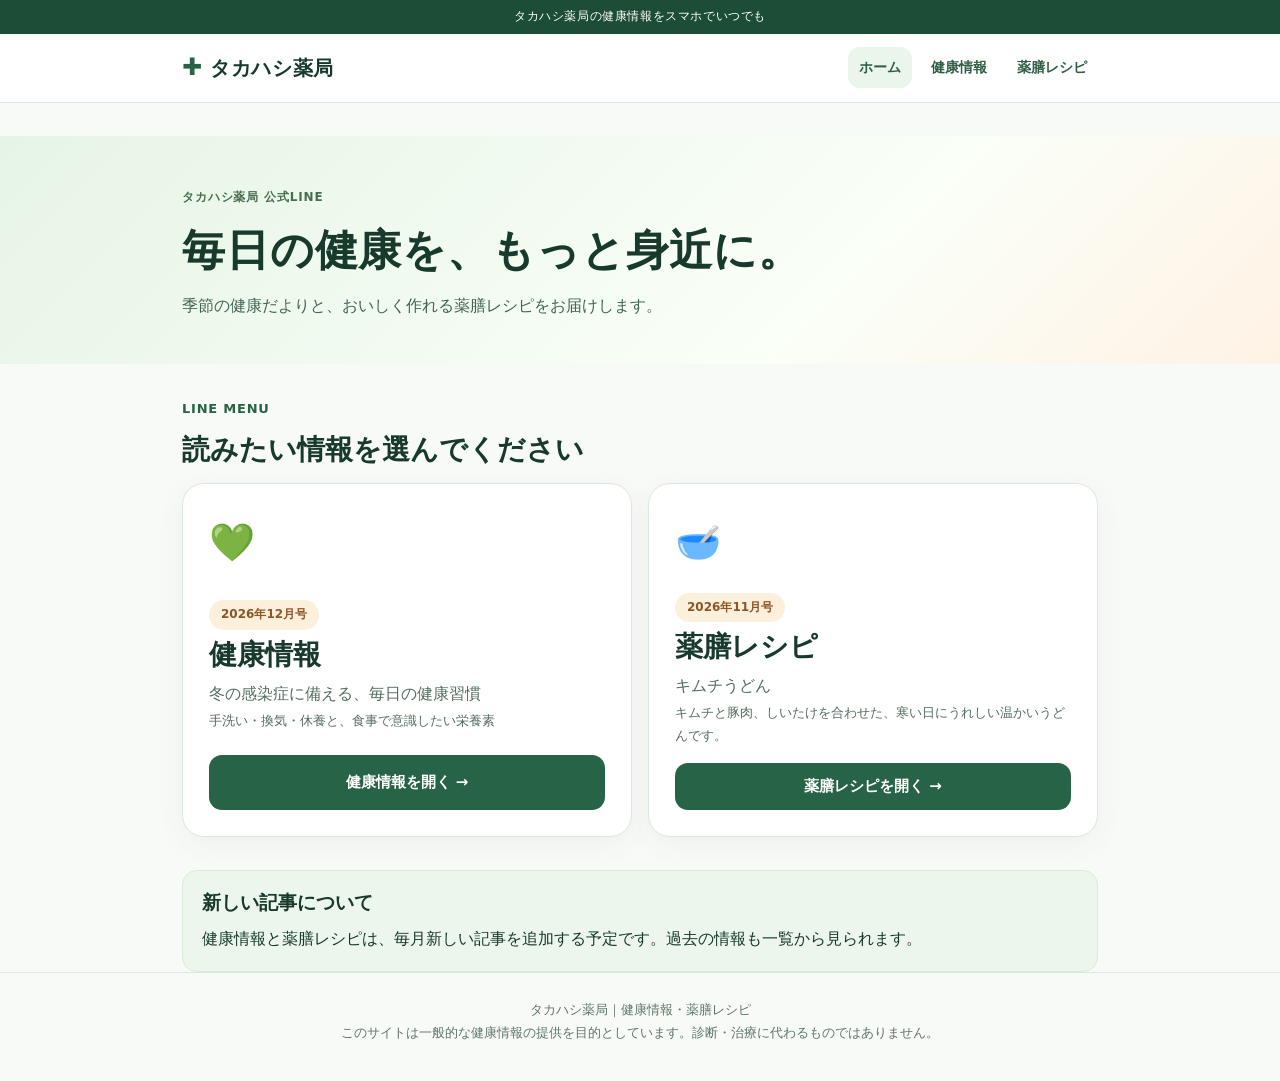
==== docs/index.html @ 2553d455 "Add files via upload" ====
<!DOCTYPE html><html lang="ja"><head><meta charset="utf-8"><meta name="viewport" content="width=device-width, initial-scale=1"><meta name="theme-color" content="#1b4d37"><meta name="description" content="健康情報・薬膳レシピ"><title>健康情報・薬膳レシピ | タカハシ薬局</title><link rel="stylesheet" href="./assets/style.css"></head>
<body><div class="ribbon">タカハシ薬局の健康情報をスマホでいつでも</div><header><div class="wrap head"><a class="brand" href="./index.html"><em>✚</em> タカハシ薬局</a><nav aria-label="メインメニュー"><a href="./index.html" aria-current=page>ホーム</a><a href="./health/" >健康情報</a><a href="./recipes/" >薬膳レシピ</a></nav></div></header>
<section class="hero"><div class="wrap"><span class="tag">タカハシ薬局 公式LINE</span><h1>毎日の健康を、もっと身近に。</h1><p class="lead">季節の健康だよりと、おいしく作れる薬膳レシピをお届けします。</p></div></section><main class="wrap"><section><p class="sectionlabel">LINE MENU</p><h2>読みたい情報を選んでください</h2><div class="grid"><article class="card feature"><div class="label">💚</div><div><span class="issue">2026年12月号</span><h2>健康情報</h2><p>冬の感染症に備える、毎日の健康習慣</p><p class="small">手洗い・換気・休養と、食事で意識したい栄養素</p></div><a class="btn" href="health/">健康情報を開く →</a></article><article class="card feature"><div class="label">🥣</div><div><span class="issue">2026年11月号</span><h2>薬膳レシピ</h2><p>キムチうどん</p><p class="small">キムチと豚肉、しいたけを合わせた、寒い日にうれしい温かいうどんです。</p></div><a class="btn" href="recipes/">薬膳レシピを開く →</a></article></div></section><section class="info"><h3>新しい記事について</h3><p>健康情報と薬膳レシピは、毎月新しい記事を追加する予定です。過去の情報も一覧から見られます。</p></section></main>
<footer class="footer"><div class="wrap">タカハシ薬局｜健康情報・薬膳レシピ<br>このサイトは一般的な健康情報の提供を目的としています。診断・治療に代わるものではありません。</div></footer><div class="mobilebar" aria-label="スマホメニュー"><a href="./index.html"><span>🏠</span>ホーム</a><a href="./health/"><span>💚</span>健康情報</a><a href="./recipes/"><span>🥣</span>薬膳レシピ</a></div>
<script>document.querySelectorAll('[data-filter]').forEach(input=>input.addEventListener('input',()=>{const q=input.value.trim().toLowerCase();document.querySelectorAll('[data-search]').forEach(card=>{card.hidden=!card.dataset.search.toLowerCase().includes(q)})}));</script>
</body></html>
---- docs/assets/style.css ----
:root{--ink:#183a2d;--leaf:#276347;--mint:#e9f4ec;--border:#dbe8df;--cream:#fffdf6;--orange:#e89342;--muted:#546d5d;--shade:#f6faf6}
*{box-sizing:border-box}html{scroll-behavior:smooth}body{margin:0;background:#f8faf7;color:var(--ink);font-family:system-ui,-apple-system,"Hiragino Kaku Gothic ProN","Yu Gothic",Meiryo,sans-serif;line-height:1.8;font-size:16px}
a{color:var(--leaf)}a:focus-visible,button:focus-visible,input:focus-visible{outline:3px solid #e3a33c;outline-offset:3px} .wrap{max-width:960px;margin:auto;padding:0 22px}
.ribbon{text-align:center;background:#1b4d37;color:white;padding:6px;font-size:12px;letter-spacing:.05em}
header{background:white;border-bottom:1px solid var(--border);position:sticky;top:0;z-index:5}
.head{display:flex;justify-content:space-between;align-items:center;min-height:68px;gap:10px} .brand{font-size:20px;font-weight:900;color:var(--ink);text-decoration:none;white-space:nowrap;letter-spacing:.03em} .brand em{font-size:24px;font-style:normal;color:var(--leaf)} nav{display:flex;gap:8px;align-items:center}
nav a{padding:8px 11px;border-radius:12px;text-decoration:none;font-size:14px;font-weight:800;color:#315d45}nav a[aria-current=page],nav a:hover{background:#eaf5eb}
.hero{background:linear-gradient(135deg,#e6f4e5,#fafff8 65%,#fff2e5);padding:46px 0 43px}.tag{display:inline-block;font-size:12px;font-weight:900;color:#476f4f;letter-spacing:.07em}
h1{font-size:clamp(29px,5vw,43px);line-height:1.45;letter-spacing:.02em;margin:9px 0 10px}h2{font-size:clamp(21px,3.5vw,28px);line-height:1.5;margin:0 0 12px}h3{font-size:19px;line-height:1.5;margin:0 0 9px}.lead{font-size:16px;color:#426451;max-width:700px;margin:7px 0 0}
main{padding-bottom:55px}section{margin:33px 0 0}.card{background:white;border:1px solid var(--border);border-radius:22px;box-shadow:0 8px 28px rgba(25,69,43,.05);padding:26px}.muted{color:var(--muted)}.small{font-size:13px}.issue{border-radius:999px;background:#fcefdc;color:#8c5726;display:inline-block;padding:4px 12px;font-weight:800;font-size:12px}
.grid{display:grid;grid-template-columns:repeat(2,minmax(0,1fr));gap:16px}.btn{display:inline-flex;align-items:center;justify-content:center;gap:8px;min-height:46px;border-radius:13px;padding:10px 18px;background:var(--leaf);color:#fff;text-decoration:none;font-weight:800;border:0;cursor:pointer;font-size:15px}.btn.light{background:#ebf4ec;color:var(--leaf)}.cta{display:flex;flex-wrap:wrap;gap:10px;margin-top:20px}
.feature{display:grid;gap:15px}.feature .label{font-size:37px}.feature a{text-decoration:none}.feature h2{margin:4px 0}.feature p{margin:0;color:var(--muted)}
.sectionlabel{color:var(--leaf);font-weight:900;letter-spacing:.06em;font-size:13px;margin:0 0 9px}.mini{border:1px solid var(--border);border-radius:15px;padding:16px;background:#fff}.cols3{display:grid;grid-template-columns:repeat(3,minmax(0,1fr));gap:11px}.topic{font-weight:850;margin-bottom:7px}.topic p{font-size:14px;color:#496657;margin:0}.emblem{width:46px;height:46px;border-radius:13px;background:var(--mint);display:grid;place-items:center;font-size:24px;margin-bottom:12px}
.info{padding:17px 19px;border-radius:15px;background:#ecf6ec;border:1px solid #d9ead6}.info p{margin:0} .info.orange{background:#fff5e9;border-color:#f4dfc1}
.foods{display:flex;flex-wrap:wrap;gap:9px}.food{background:#f5f9f1;border:1px solid #e4ede1;padding:8px 12px;border-radius:12px;font-size:14px}.article p{line-height:1.95}.article-sub{font-weight:900;font-size:21px;margin:28px 0 12px;border-left:5px solid #87b98b;padding-left:12px}.source-list{padding-left:18px;word-break:break-all;font-size:13px}.source-list li{margin:8px 0}
.article-list{display:grid;gap:12px}.article-list a{display:block;border:1px solid var(--border);border-radius:16px;text-decoration:none;background:#fff;padding:17px 18px;color:var(--ink)}.article-list a:hover{border-color:#90be9b}.article-list strong{display:block;font-size:18px}.article-list .small{color:var(--muted)}.search{display:block;width:100%;font-size:16px;border:1px solid #afcbb7;background:#fff;padding:13px;border-radius:13px;margin:8px 0 18px;min-height:48px}
.recipe-layout{display:grid;grid-template-columns:.8fr 1.2fr;gap:23px}.recipe-photo{width:100%;border-radius:17px;display:block;object-fit:cover;border:1px solid var(--border)}.ingredients{padding:0;list-style:none}.ingredients li{padding:9px 0;display:flex;justify-content:space-between;gap:8px;border-bottom:1px dotted #cfddd1}.ingredients label{display:flex;align-items:center;gap:9px;cursor:pointer}.ingredients input{width:19px;height:19px;accent-color:var(--leaf)}.ingredients li:has(input:checked) span{text-decoration:line-through;color:#8d9c93}.ingredients strong{white-space:nowrap}.steps{padding-left:27px}.steps li{padding:7px 0 7px 5px}.steps li::marker{font-weight:900;color:var(--leaf)}
.recipe-card-img{width:100%;height:180px;object-fit:cover;border-radius:13px}.footer{padding:25px 0 36px;border-top:1px solid var(--border);color:#5f7668;text-align:center;font-size:13px}.print{margin-top:12px}
.mobilebar{display:none}
@media(max-width:690px){header{position:relative}body{font-size:15px;line-height:1.82;padding-bottom:76px}.wrap{padding:0 16px}.head{min-height:64px}.brand{font-size:17px}.brand em{font-size:20px}nav{gap:1px}nav a{padding:7px 5px;font-size:11px}.hero{padding:31px 0 27px}h1{font-size:29px;line-height:1.52}.lead{font-size:14px}.grid,.cols3,.recipe-layout{grid-template-columns:1fr}.card{padding:19px;border-radius:18px}.cta{display:grid;grid-template-columns:1fr;gap:9px}.btn{min-height:49px}.recipe-photo{max-height:260px}.mobilebar{display:grid;grid-template-columns:repeat(3,1fr);position:fixed;z-index:10;bottom:0;left:0;right:0;padding:5px 7px calc(5px + env(safe-area-inset-bottom,0px));background:#fff;border-top:1px solid #d8e6da;box-shadow:0 -4px 18px #123e2410}.mobilebar a{text-decoration:none;color:#315e46;display:grid;justify-content:center;justify-items:center;font-size:12px;font-weight:800;min-height:52px}.mobilebar span{font-size:23px;line-height:1.2}.footer{padding:25px 0 20px}.article-sub{font-size:19px}}@media print{header,.ribbon,.mobilebar,.cta,.search,.footer{display:none!important}body{background:white;padding:0}.card{box-shadow:none}}

.article-list [hidden]{display:none!important}
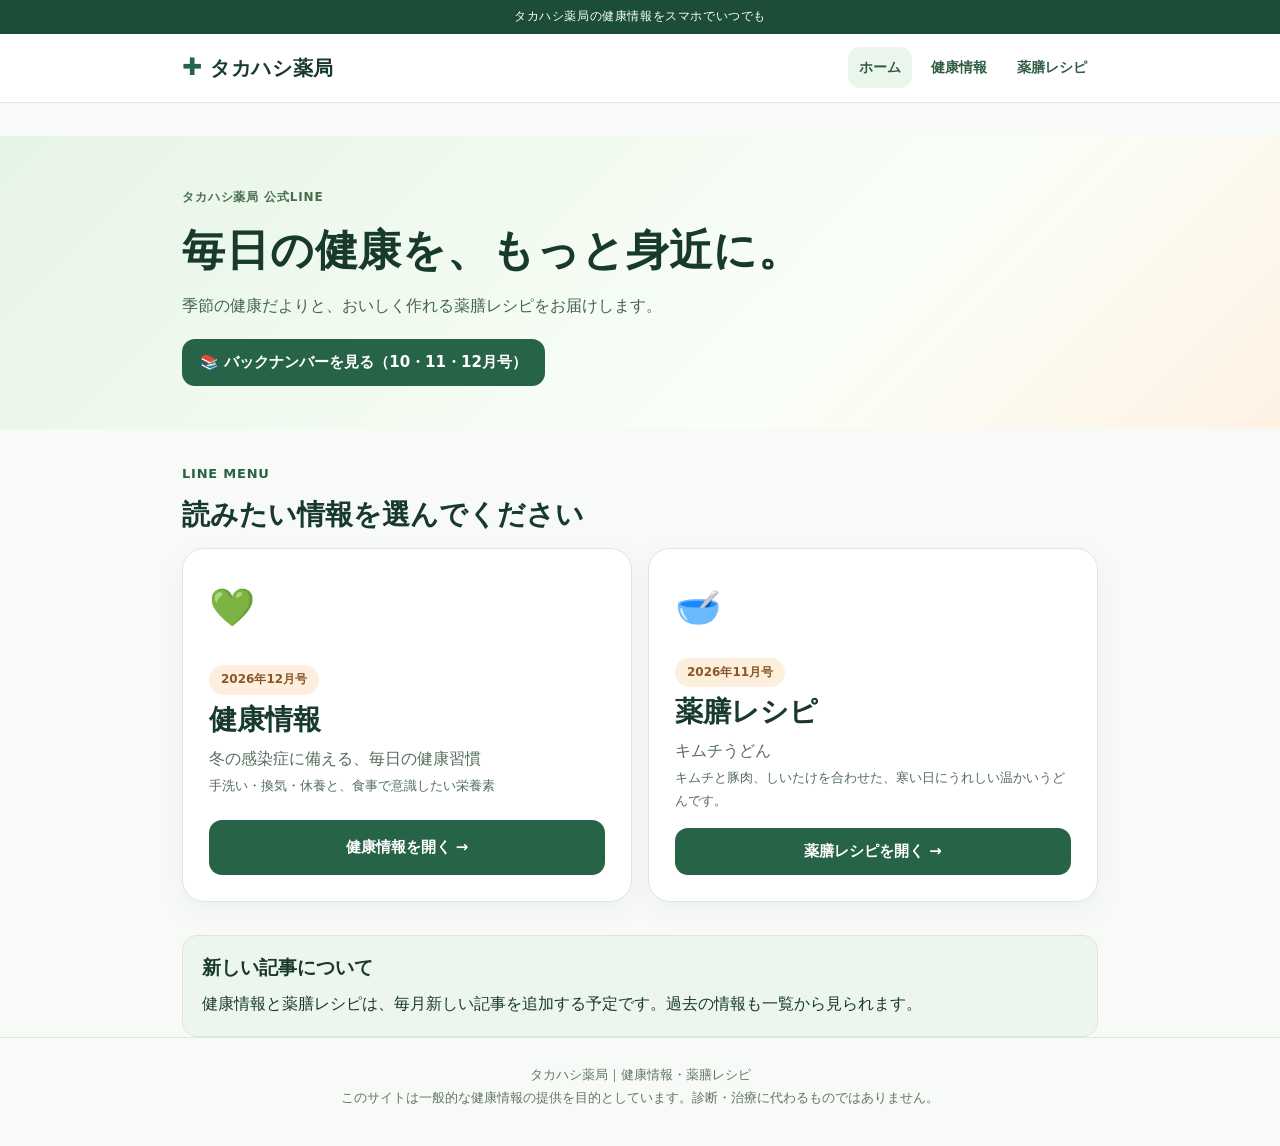
==== commit 2c9d3368: "Make health backnumbers accessible at top of page" ====
--- a/docs/index.html
+++ b/docs/index.html
@@ -1,6 +1,6 @@
 <!DOCTYPE html><html lang="ja"><head><meta charset="utf-8"><meta name="viewport" content="width=device-width, initial-scale=1"><meta name="theme-color" content="#1b4d37"><meta name="description" content="健康情報・薬膳レシピ"><title>健康情報・薬膳レシピ | タカハシ薬局</title><link rel="stylesheet" href="./assets/style.css"></head>
 <body><div class="ribbon">タカハシ薬局の健康情報をスマホでいつでも</div><header><div class="wrap head"><a class="brand" href="./index.html"><em>✚</em> タカハシ薬局</a><nav aria-label="メインメニュー"><a href="./index.html" aria-current=page>ホーム</a><a href="./health/" >健康情報</a><a href="./recipes/" >薬膳レシピ</a></nav></div></header>
-<section class="hero"><div class="wrap"><span class="tag">タカハシ薬局 公式LINE</span><h1>毎日の健康を、もっと身近に。</h1><p class="lead">季節の健康だよりと、おいしく作れる薬膳レシピをお届けします。</p></div></section><main class="wrap"><section><p class="sectionlabel">LINE MENU</p><h2>読みたい情報を選んでください</h2><div class="grid"><article class="card feature"><div class="label">💚</div><div><span class="issue">2026年12月号</span><h2>健康情報</h2><p>冬の感染症に備える、毎日の健康習慣</p><p class="small">手洗い・換気・休養と、食事で意識したい栄養素</p></div><a class="btn" href="health/">健康情報を開く →</a></article><article class="card feature"><div class="label">🥣</div><div><span class="issue">2026年11月号</span><h2>薬膳レシピ</h2><p>キムチうどん</p><p class="small">キムチと豚肉、しいたけを合わせた、寒い日にうれしい温かいうどんです。</p></div><a class="btn" href="recipes/">薬膳レシピを開く →</a></article></div></section><section class="info"><h3>新しい記事について</h3><p>健康情報と薬膳レシピは、毎月新しい記事を追加する予定です。過去の情報も一覧から見られます。</p></section></main>
+<section class="hero"><div class="wrap"><span class="tag">タカハシ薬局 公式LINE</span><h1>毎日の健康を、もっと身近に。</h1><p class="lead">季節の健康だよりと、おいしく作れる薬膳レシピをお届けします。</p><div class="cta" style="margin-top:18px"><a class="btn" href="health/#backnumber">📚 バックナンバーを見る（10・11・12月号）</a></div></div></section><main class="wrap"><section><p class="sectionlabel">LINE MENU</p><h2>読みたい情報を選んでください</h2><div class="grid"><article class="card feature"><div class="label">💚</div><div><span class="issue">2026年12月号</span><h2>健康情報</h2><p>冬の感染症に備える、毎日の健康習慣</p><p class="small">手洗い・換気・休養と、食事で意識したい栄養素</p></div><a class="btn" href="health/">健康情報を開く →</a></article><article class="card feature"><div class="label">🥣</div><div><span class="issue">2026年11月号</span><h2>薬膳レシピ</h2><p>キムチうどん</p><p class="small">キムチと豚肉、しいたけを合わせた、寒い日にうれしい温かいうどんです。</p></div><a class="btn" href="recipes/">薬膳レシピを開く →</a></article></div></section><section class="info"><h3>新しい記事について</h3><p>健康情報と薬膳レシピは、毎月新しい記事を追加する予定です。過去の情報も一覧から見られます。</p></section></main>
 <footer class="footer"><div class="wrap">タカハシ薬局｜健康情報・薬膳レシピ<br>このサイトは一般的な健康情報の提供を目的としています。診断・治療に代わるものではありません。</div></footer><div class="mobilebar" aria-label="スマホメニュー"><a href="./index.html"><span>🏠</span>ホーム</a><a href="./health/"><span>💚</span>健康情報</a><a href="./recipes/"><span>🥣</span>薬膳レシピ</a></div>
 <script>document.querySelectorAll('[data-filter]').forEach(input=>input.addEventListener('input',()=>{const q=input.value.trim().toLowerCase();document.querySelectorAll('[data-search]').forEach(card=>{card.hidden=!card.dataset.search.toLowerCase().includes(q)})}));</script>
 </body></html>
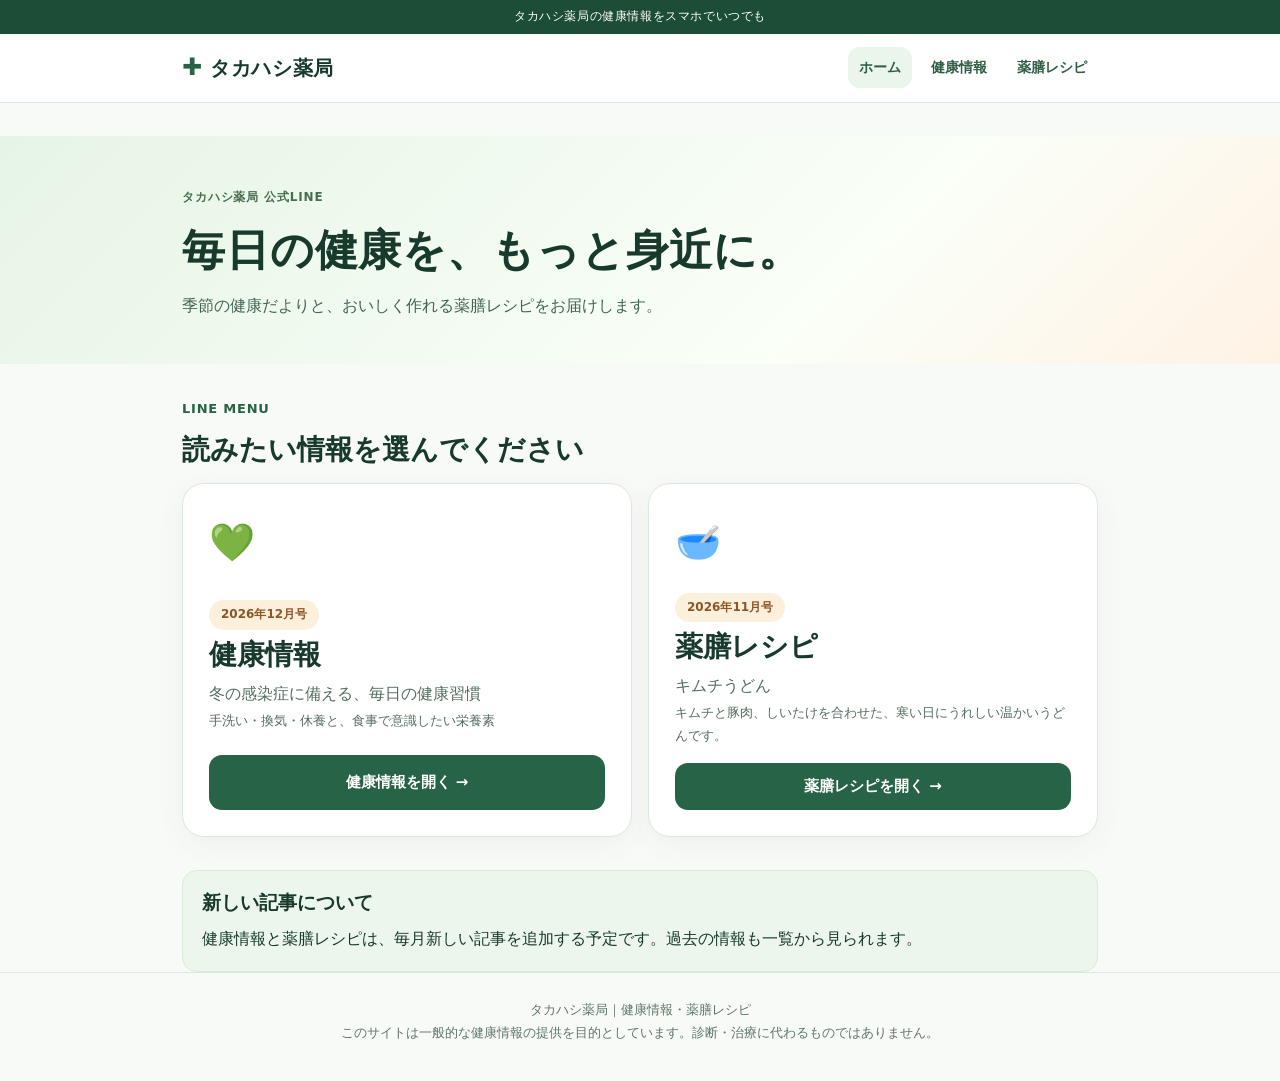
==== commit 92d676e9: "Match health archive layout with recipe archive below latest issue" ====
--- a/docs/index.html
+++ b/docs/index.html
@@ -1,6 +1,6 @@
 <!DOCTYPE html><html lang="ja"><head><meta charset="utf-8"><meta name="viewport" content="width=device-width, initial-scale=1"><meta name="theme-color" content="#1b4d37"><meta name="description" content="健康情報・薬膳レシピ"><title>健康情報・薬膳レシピ | タカハシ薬局</title><link rel="stylesheet" href="./assets/style.css"></head>
 <body><div class="ribbon">タカハシ薬局の健康情報をスマホでいつでも</div><header><div class="wrap head"><a class="brand" href="./index.html"><em>✚</em> タカハシ薬局</a><nav aria-label="メインメニュー"><a href="./index.html" aria-current=page>ホーム</a><a href="./health/" >健康情報</a><a href="./recipes/" >薬膳レシピ</a></nav></div></header>
-<section class="hero"><div class="wrap"><span class="tag">タカハシ薬局 公式LINE</span><h1>毎日の健康を、もっと身近に。</h1><p class="lead">季節の健康だよりと、おいしく作れる薬膳レシピをお届けします。</p><div class="cta" style="margin-top:18px"><a class="btn" href="health/#backnumber">📚 バックナンバーを見る（10・11・12月号）</a></div></div></section><main class="wrap"><section><p class="sectionlabel">LINE MENU</p><h2>読みたい情報を選んでください</h2><div class="grid"><article class="card feature"><div class="label">💚</div><div><span class="issue">2026年12月号</span><h2>健康情報</h2><p>冬の感染症に備える、毎日の健康習慣</p><p class="small">手洗い・換気・休養と、食事で意識したい栄養素</p></div><a class="btn" href="health/">健康情報を開く →</a></article><article class="card feature"><div class="label">🥣</div><div><span class="issue">2026年11月号</span><h2>薬膳レシピ</h2><p>キムチうどん</p><p class="small">キムチと豚肉、しいたけを合わせた、寒い日にうれしい温かいうどんです。</p></div><a class="btn" href="recipes/">薬膳レシピを開く →</a></article></div></section><section class="info"><h3>新しい記事について</h3><p>健康情報と薬膳レシピは、毎月新しい記事を追加する予定です。過去の情報も一覧から見られます。</p></section></main>
+<section class="hero"><div class="wrap"><span class="tag">タカハシ薬局 公式LINE</span><h1>毎日の健康を、もっと身近に。</h1><p class="lead">季節の健康だよりと、おいしく作れる薬膳レシピをお届けします。</p></div></section><main class="wrap"><section><p class="sectionlabel">LINE MENU</p><h2>読みたい情報を選んでください</h2><div class="grid"><article class="card feature"><div class="label">💚</div><div><span class="issue">2026年12月号</span><h2>健康情報</h2><p>冬の感染症に備える、毎日の健康習慣</p><p class="small">手洗い・換気・休養と、食事で意識したい栄養素</p></div><a class="btn" href="health/">健康情報を開く →</a></article><article class="card feature"><div class="label">🥣</div><div><span class="issue">2026年11月号</span><h2>薬膳レシピ</h2><p>キムチうどん</p><p class="small">キムチと豚肉、しいたけを合わせた、寒い日にうれしい温かいうどんです。</p></div><a class="btn" href="recipes/">薬膳レシピを開く →</a></article></div></section><section class="info"><h3>新しい記事について</h3><p>健康情報と薬膳レシピは、毎月新しい記事を追加する予定です。過去の情報も一覧から見られます。</p></section></main>
 <footer class="footer"><div class="wrap">タカハシ薬局｜健康情報・薬膳レシピ<br>このサイトは一般的な健康情報の提供を目的としています。診断・治療に代わるものではありません。</div></footer><div class="mobilebar" aria-label="スマホメニュー"><a href="./index.html"><span>🏠</span>ホーム</a><a href="./health/"><span>💚</span>健康情報</a><a href="./recipes/"><span>🥣</span>薬膳レシピ</a></div>
 <script>document.querySelectorAll('[data-filter]').forEach(input=>input.addEventListener('input',()=>{const q=input.value.trim().toLowerCase();document.querySelectorAll('[data-search]').forEach(card=>{card.hidden=!card.dataset.search.toLowerCase().includes(q)})}));</script>
 </body></html>
